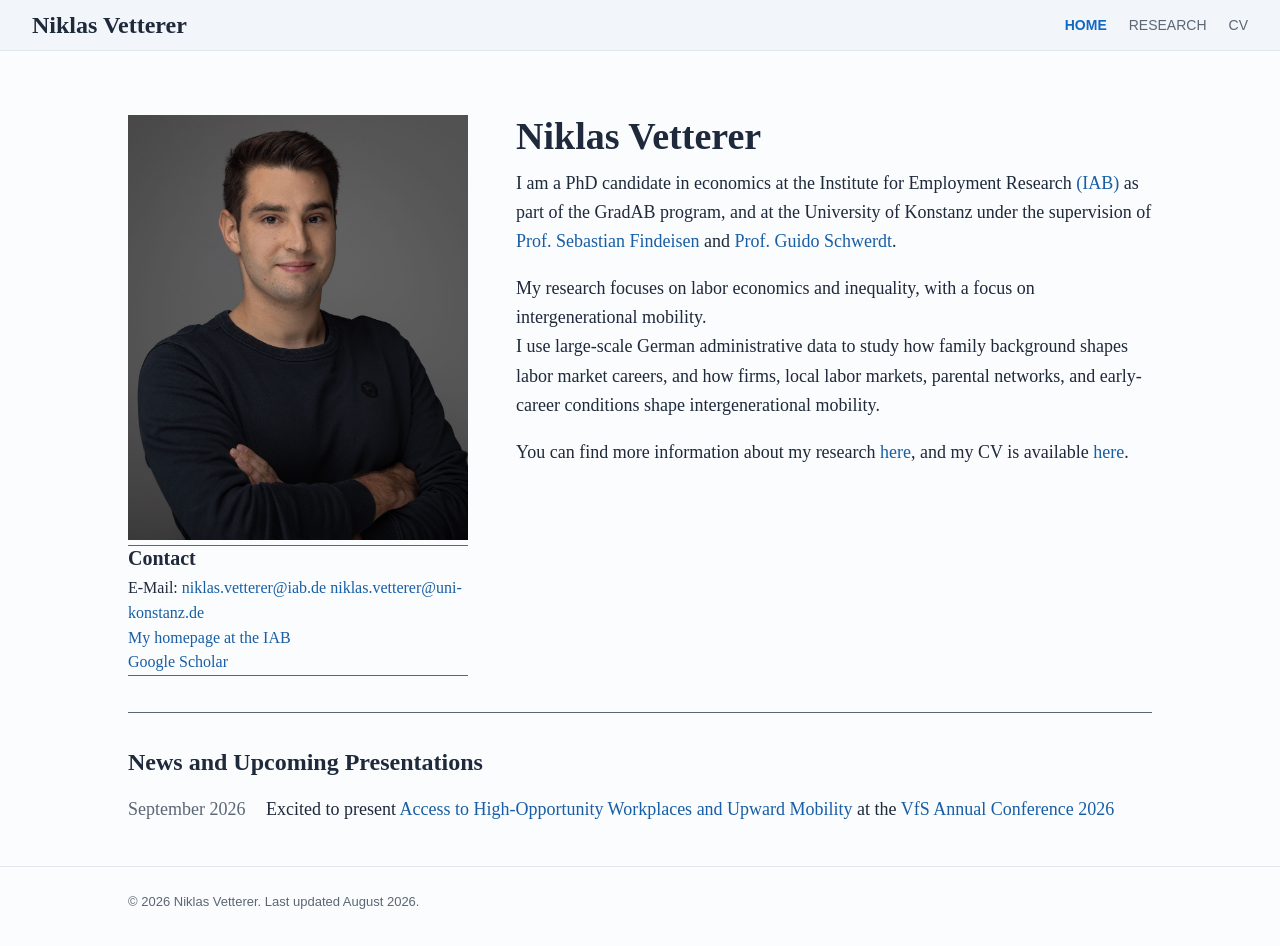
==== index.html @ fe48b06d "Add files via upload" ====
<!DOCTYPE html>
<html lang="en">
<head>
  <meta charset="utf-8">
  <meta name="viewport" content="width=device-width, initial-scale=1">
  <!-- EDIT: your name + one-line description for search engines -->
  <title>Niklas Vetterer</title>
  <meta name="description" content="Personal website of Niklas Vetterer">
  <link rel="stylesheet" href="assets/styles.css">
</head>
<body>

<header class="site-header">
  <div class="container header-inner">
    <a class="site-title" href="index.html">Niklas Vetterer</a>
    <nav class="site-nav" aria-label="Main navigation">
      <a href="index.html" aria-current="page">Home</a>
      <a href="research.html">Research</a>
      <a href="assets/CV_Vetterer.pdf">CV</a>
    </nav>
  </div>
</header>


<main class="container main-layout">

  <aside class="profile-card" aria-label="Photo">
    <figure class="portrait">
      <img
        src="assets/img.jpg" 
        width="400"
        height="500"
        alt="Portrait of Niklas Vetterer"
        onerror="this.closest('.portrait').classList.add('is-missing'); this.remove();"
      >
    </figure>
     <section class="contact-block" aria-labelledby="contact-heading">
      <h2 id="contact-heading">Contact </h2>
      <!-- EDIT: email, twitter/social, phone, office address -->
      <p class="contact-line">E-Mail: <a href="mailto:niklas.vetterer@iab.de">niklas.vetterer@iab.de</a>
                <a href="mailto:niklas.vetterer@uni-konstanz.de">niklas.vetterer@uni-konstanz.de</a>
      </p>
      <p class="contact-line"><a target="_blank" href="https://iab.de/mitarbeiter/vetterer-niklas/">My homepage at the IAB</a></p>
      <p class = "contact-line"><a target="_blank" href="https://scholar.google.com/citations?user=fCALR6wAAAAJ&hl=de">Google Scholar</a></p>
    </section>
  </aside>
 

  <section aria-labelledby="intro-heading">
    <h1 id="intro-heading">Niklas Vetterer</h1>
<!-- Short Introduction -->
    <p>
      I am a PhD candidate in economics at the Institute for Employment Research <a target="_blank" href="https://www.iab.de/">(IAB)</a> as part of the GradAB program, and at the University of Konstanz under 
      the supervision of <a  target="_blank" href="https://sebastian-findeisen.com/"> Prof. Sebastian Findeisen </a> and 
      <a  target="_blank" href="https://www.wiwi.uni-konstanz.de/schwerdt/personen/prof-dr-guido-schwerdt/"> Prof. Guido Schwerdt</a>.
    </p>
    
    <!-- Research Agenda -->
    <p>
      My research focuses on labor economics and inequality, with a focus on intergenerational mobility. <br>
      I use large-scale German administrative data to study how family background shapes labor market careers, and how firms, local labor markets, parental networks, and early-career conditions shape intergenerational mobility.
   </p>

   <!-- Links to rest of page -->
    <p>
      You can find more information about my research <a href="research.html">here</a>, and my CV is available <a href="assets/CV_Vetterer.pdf">here</a>.
    </p>

  </section>


</main>

<section class="container page-section" aria-labelledby="news-heading">
  <h2 id="news-heading">News and Upcoming Presentations</h2>
  <ul class="news-list">
  <li><time>September 2026</time><span>Excited to present <a href="research.html#AHO">Access to High-Opportunity Workplaces and Upward Mobility</a>
      at the <a target="_blank" href="https://www.socialpolitik.de/en/termin/annual-conference-2026"> VfS Annual Conference 2026</a> </span></li>
  </ul>
</section>


<!-- FOOTER -->
<footer class="site-footer">
  <div class="container">
    <!-- EDIT: your name; the year updates automatically -->
    <p>&copy; <span id="year"></span> Niklas Vetterer. Last updated August 2026.</p>
  </div>
</footer>


<!-- Header JavaScript -->
<script>document.getElementById('year').textContent = new Date().getFullYear();</script>

<script>
  const header = document.querySelector('.site-header');
  const onScroll = () => header.classList.toggle('is-scrolled', window.scrollY > 0);
  onScroll(); // set correct state on load
  window.addEventListener('scroll', onScroll, { passive: true });
</script>

</body>
</html>
---- assets/styles.css ----
:root {
  --bg: #FBFCFD;
  --text: #1E293B;
  --muted:#5B6675;
  --border: #E3E8EE;
  --soft:#F2F6FA;
  --link: #175EA6; 
  --max-width: 80%;
  --textsize: 18px;
  --bg_researchGroup: #F2F6FA;
  --bgHeader: #F2F6FA;
  --bgHeaderScrolled: #1E293B;
  --HeaderborderScrolled: #14202E;
  --HeadertextScrolled: #F2F6FA;
  --Papertitle:rgb(19, 104, 195);
  --fontfamily: Georgia, "Times New Roman", serif;
}

* {
  box-sizing: border-box;
}

html {
  color-scheme: light;
}

body {
  margin: 0;
  background: var(--bg);
  color: var(--text);
  font-family: var(--fontfamily);
  font-size: var(--textsize);
  line-height: 1.62;
}

img {
  display: block;
  max-width: 100%;
}

a {
  color: var(--link);
  text-decoration: none;
}

a:hover,
a:focus-visible {
  text-decoration: underline;
}

a:focus-visible {
  outline: 2px solid var(--link);
  outline-offset: 3px;
}
a:not([href]),
a[href=""] {
  cursor: default;       /* no pointer hand */
  text-decoration: none; /* no underline, including on hover */
  pointer-events: none;  /* fully non-interactive */
}

.container {
  width: min(calc(100% - 32px), var(--max-width));
  margin: 0 auto;
}


/* Header and navigation ~~~~~~~~~~~~~~~~~~~~~~~~~~~~~~~~~~~~~~~~~~~~~~~~~~~~~~~~~~~~~~~~*/
.site-header {
  border-bottom: 1px solid var(--border);
  background: var(--bgHeader);
  position: sticky;
  top: 0;
  left: 0;
  right: 0;
  z-index: 100;
  transition: background-color 0.3s ease, border-color 0.3s ease;
}

.site-header.is-scrolled {
  background: var(--bgHeaderScrolled);
  border-color: var(--HeaderborderScrolled);
  border-width: 2px;
}
.site-header.is-scrolled .site-title      { color: var(--HeadertextScrolled); }
.site-header.is-scrolled .site-nav a      { color: var(--HeadertextScrolled); }
.site-header.is-scrolled .site-nav a:hover,
.site-header.is-scrolled .site-nav a[aria-current="page"] { color: var(--HeadertextScrolled); }

.header-inner {
  display: flex;
  align-items: center;
  justify-content: space-between;
  gap: 24px;
  min-height: 50px;
  width: 95%;
}

.site-title {
  color: var(--text);
  font-size: 24px;
  font-weight: 700;
  line-height: 1.2;
}

.site-title:hover,
.site-title:focus-visible {
  color: var(--text);
  text-decoration: none;
}

.site-nav {
  display: flex;
  align-items: center;
  gap: 22px;
  font-family: Arial, Helvetica, sans-serif;
  font-size: 14px;
  letter-spacing: 0;
  text-transform: uppercase;
}

.site-nav a {
  color: var(--muted);
}

.site-nav a[aria-current="page"] {
  color: var(--Papertitle);
  font-weight: bold;
}
.site-nav a:hover,
.site-nav a:focus-visible {
  color: var(--link);
}



.main-layout {
  display: grid;
  grid-template-columns: 340px minmax(0, 1fr);
  gap: 48px;
  padding: 64px 0 36px;
}

.content-page {
  max-width: var(--max-width);
  padding: 58px 0 48px;
}

.page-heading {
  margin-bottom: 42px;
}

.page-heading p {
  color: var(--muted);
  font-size: 18px;
}


/* Headings and text ~~~~~~~~~~~~~~~~~~~~~~~~~~~~~~~~~~~~~~~~~~~~~~~~~~~~~~~~~~~~~~~~*/
h1,
h2,
h3,
p {
  margin-top: 0;
}

h1 {
  margin-bottom: 10px;
  font-size: 38px;
  line-height: 1.15;
}

.researchTitle{
  text-align: center;
}


h2 {
  margin-bottom: 18px;
  font-size: 24px;
  line-height: 1.25;
}

h3 {
  margin-bottom: 7px;
  font-size: 19px;
  line-height: 1.35;
}


/* Image Settings ~~~~~~~~~~~~~~~~~~~~~~~~~~~~~~~~~~~~~~~~~~~~~~~~~~~~~~~~~~~~~~~~*/
.portrait {
  margin: 0;
  background: var(--soft);
}

.portrait img {
  width: 100%;
  height: auto;
  aspect-ratio: 4 / 5;
  object-fit: cover;

}

.portrait figcaption {
  display: none;
  min-height: 220px;
  padding: 24px;
  color: var(--muted);
  place-items: center;
  text-align: center;
}

.portrait.is-missing figcaption {
  display: grid;
}

.portrait figcaption span {
  display: block;
  margin-top: 6px;
  color: var(--text);
  font-family: Arial, Helvetica, sans-serif;
  font-size: 13px;
}


/* Contact Block ~~~~~~~~~~~~~~~~~~~~~~~~~~~~~~~~~~~~~~~~~~~~~~~~~~~~~~~~~~~~~~~~*/
.contact-block {
  margin-top: 5px;
  font-size: 16px;
  line-height: 1.55;
  text-align: left;
  border-top: 1px solid var(--muted);
  border-bottom: 1px solid var(--muted);
  

}

.contact-block h2 {
  margin-bottom: 5px;
  font-size: 20px;
 
}

.contact-line {
  margin-bottom: 0px;
}


.page-section {
  border-top: 1px solid var(--muted);
  padding: 34px 0 42px;
  
}


/* NEWS Section ~~~~~~~~~~~~~~~~~~~~~~~~~~~~~~~~~~~~~~~~~~~~~~~~~~~~~~~~~~~~~~~~*/
.news-list {
  display: grid;
  gap: 12px;
  margin: 0;
  padding: 0;
  list-style: none;
}

.news-list li {
  display: grid;
  grid-template-columns: 120px minmax(0, 1fr);
  gap: 18px;
}

.news-list time,
.paper-meta,
.site-footer {
  color: var(--muted);
}



/* Research Section ~~~~~~~~~~~~~~~~~~~~~~~~~~~~~~~~~~~~~~~~~~~~~~~~~~~~~~~~~~~~~~~~*/

.research-section {
  border-top: 1px solid var(--border);
  padding-top: 20px;
}

.researchGroup {
  border-top: 1px solid var(--border);
  border-bottom: 1px solid var(--border);
  background: var(--bgHeaderScrolled);
  color: var(--HeadertextScrolled);
  text-align: center;
  padding: 20px 0 20px;
}


/* Paper Entry Style ~~~~~~~~~~~~~~~~~~~~~~~~~~~~~~~~~~~~~~~~~~~~~~~~~~~~~~~~~~~~~~~~*/
.paper {
  padding: 0 0;
  margin-top: 30px;
}

.paper-head {
  display: flex;
  align-items: flex-start;
  justify-content: space-between;
  gap: 24px;
  cursor: pointer;
  list-style: none;            
}

.paper-head::-webkit-details-marker { display: none; }
.paper-head:focus-visible {
  outline: 2px solid var(--link);
  outline-offset: 4px;
}

.paper-title {
  margin: 0 0 0 0;
  font-size: 22px;
  font-weight: bold;
  line-height: 1.2;
  color: var(--Papertitle);
}
.paper-authors {
  margin:-5px 0 0 20px;
  font-size:var(--textsize);
  color: var(--text) ;
}

.paper-toggle {
  flex: none;
  width: 16px;
  height: 16px;
  margin-top: 5px;
  position: relative;
}
.paper-toggle::before {
  content: "";
  position: absolute;
  top: 2px;
  left: 3px;
  width: 9px;
  height: 9px;
  border-right: 2px solid var(--Papertitle);
  border-bottom: 2px solid var(--Papertitle);
  transform: rotate(45deg);         /* points down when collapsed */
  transition: transform 0.2s ease;
}
.paper[open] .paper-toggle::before {
  transform: rotate(-135deg);       /* points up when open */
}

.paper-body {
  border-top: 1px solid var(--muted);
  border-bottom: 1px solid var(--muted);
  margin-top: 5px;
  padding-top: 5px;
  font-size: 16px;
  margin-bottom: 5px;
  margin-left: 20px;
  text-align: justify;
}
.paper-body p { margin: 0 0 5px; }




/* Footer ~~~~~~~~~~~~~~~~~~~~~~~~~~~~~~~~~~~~~~~~~~~~~~~~~~~~~~~~~~~~~~~~*/
.site-footer {
  border-top: 1px solid var(--border);
  padding: 24px 0 34px;
  font-family: Arial, Helvetica, sans-serif;
  font-size: 13px;
}

.site-footer p {
  margin: 0;
}
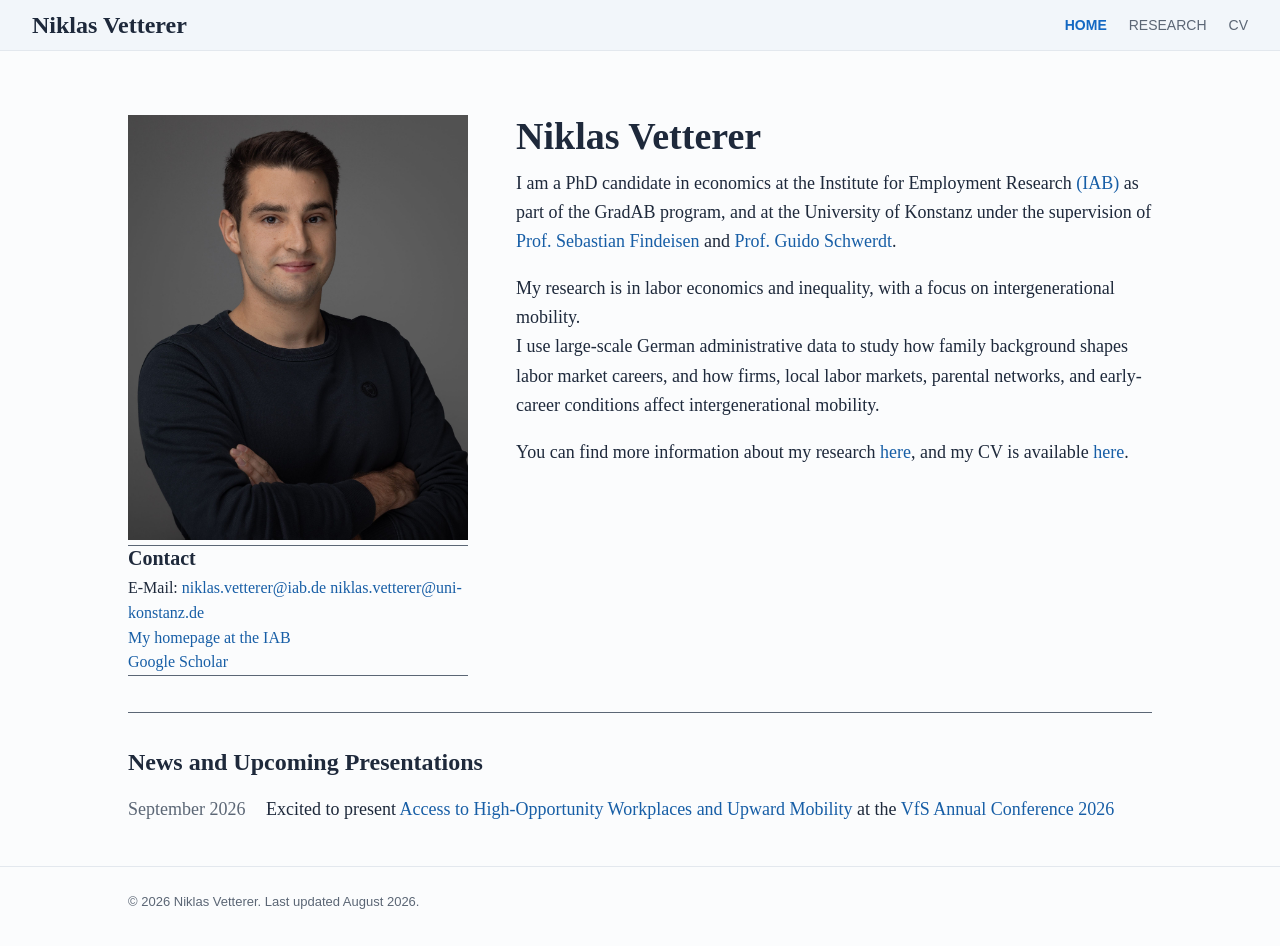
==== commit 61b66233: "Add files via upload" ====
--- a/index.html
+++ b/index.html
@@ -57,8 +57,8 @@
     
     <!-- Research Agenda -->
     <p>
-      My research focuses on labor economics and inequality, with a focus on intergenerational mobility. <br>
-      I use large-scale German administrative data to study how family background shapes labor market careers, and how firms, local labor markets, parental networks, and early-career conditions shape intergenerational mobility.
+      My research is in labor economics and inequality, with a focus on intergenerational mobility. <br>
+      I use large-scale German administrative data to study how family background shapes labor market careers, and how firms, local labor markets, parental networks, and early-career conditions affect intergenerational mobility.
    </p>
 
    <!-- Links to rest of page -->
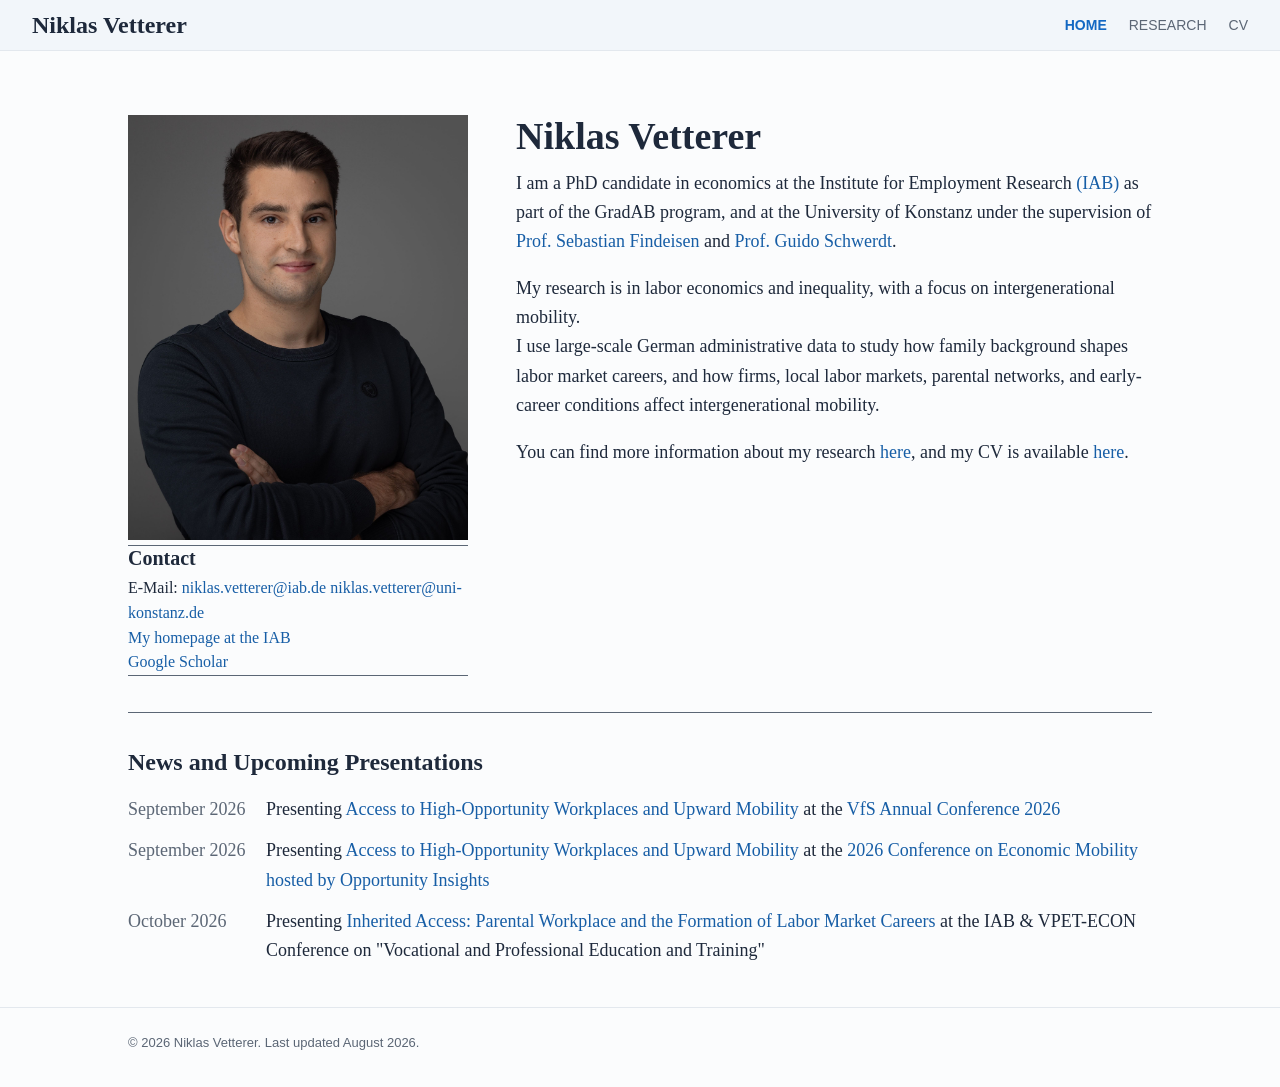
==== commit 433b19c4: "Add files via upload" ====
--- a/index.html
+++ b/index.html
@@ -6,15 +6,16 @@
   <!-- EDIT: your name + one-line description for search engines -->
   <title>Niklas Vetterer</title>
   <meta name="description" content="Personal website of Niklas Vetterer">
+  <link rel="canonical" href="https://niklasvetterer.github.io/">
   <link rel="stylesheet" href="assets/styles.css">
 </head>
 <body>
 
 <header class="site-header">
   <div class="container header-inner">
-    <a class="site-title" href="index.html">Niklas Vetterer</a>
+    <a class="site-title" href="/">Niklas Vetterer</a>
     <nav class="site-nav" aria-label="Main navigation">
-      <a href="index.html" aria-current="page">Home</a>
+      <a href="/" aria-current="page">Home</a>
       <a href="research.html">Research</a>
       <a href="assets/CV_Vetterer.pdf">CV</a>
     </nav>
@@ -74,8 +75,20 @@
 <section class="container page-section" aria-labelledby="news-heading">
   <h2 id="news-heading">News and Upcoming Presentations</h2>
   <ul class="news-list">
-  <li><time>September 2026</time><span>Excited to present <a href="research.html#AHO">Access to High-Opportunity Workplaces and Upward Mobility</a>
-      at the <a target="_blank" href="https://www.socialpolitik.de/en/termin/annual-conference-2026"> VfS Annual Conference 2026</a> </span></li>
+    <li><time>September 2026</time><span>Presenting <a href="research.html#AHO">Access to High-Opportunity Workplaces and Upward Mobility</a>
+      at the <a target="_blank" href="https://www.socialpolitik.de/en/termin/annual-conference-2026"> VfS Annual Conference 2026</a> </span>
+    </li>
+
+    <li>
+      <time>September 2026</time><span>Presenting <a href="research.html#AHO">Access to High-Opportunity Workplaces and Upward Mobility</a>
+      at the <a target="_blank" href="https://opportunityinsights.org/updates/2026-conference-on-economic-mobility/"> 2026 Conference on Economic Mobility hosted by Opportunity Insights </a> </span>
+    </li>
+
+    <li>
+      <time>October 2026</time><span>Presenting <a href="research.html#netw">Inherited Access: Parental Workplace and the Formation of Labor Market Careers</a>
+      at the IAB & VPET-ECON Conference on "Vocational and Professional Education and Training"</span>
+    </li>
+  
   </ul>
 </section>
 
--- a/assets/styles.css
+++ b/assets/styles.css
@@ -377,3 +377,45 @@
 .site-footer p {
   margin: 0;
 }
+
+
+/* Mobile ~~~~~~~~~~~~~~~~~~~~~~~~~~~~~~~~~~~~~~~~~~~~~~~~~~~~~~~~~~~~~~~~*/
+@media (max-width: 760px) {
+  .container {
+    width: calc(100% - 32px);
+  }
+
+  .header-inner {
+    width: 100%;
+    gap: 12px;
+  }
+
+  .site-title {
+    font-size: 20px;
+  }
+
+  .site-nav {
+    gap: 14px;
+    font-size: 13px;
+  }
+
+  .main-layout {
+    grid-template-columns: minmax(0, 1fr);
+    gap: 28px;
+    padding: 32px 0 24px;
+  }
+
+  .profile-card {
+    max-width: 320px;
+    margin: 0 auto;
+  }
+
+  h1 {
+    font-size: 30px;
+  }
+
+  .news-list li {
+    grid-template-columns: minmax(0, 1fr);
+    gap: 2px;
+  }
+}
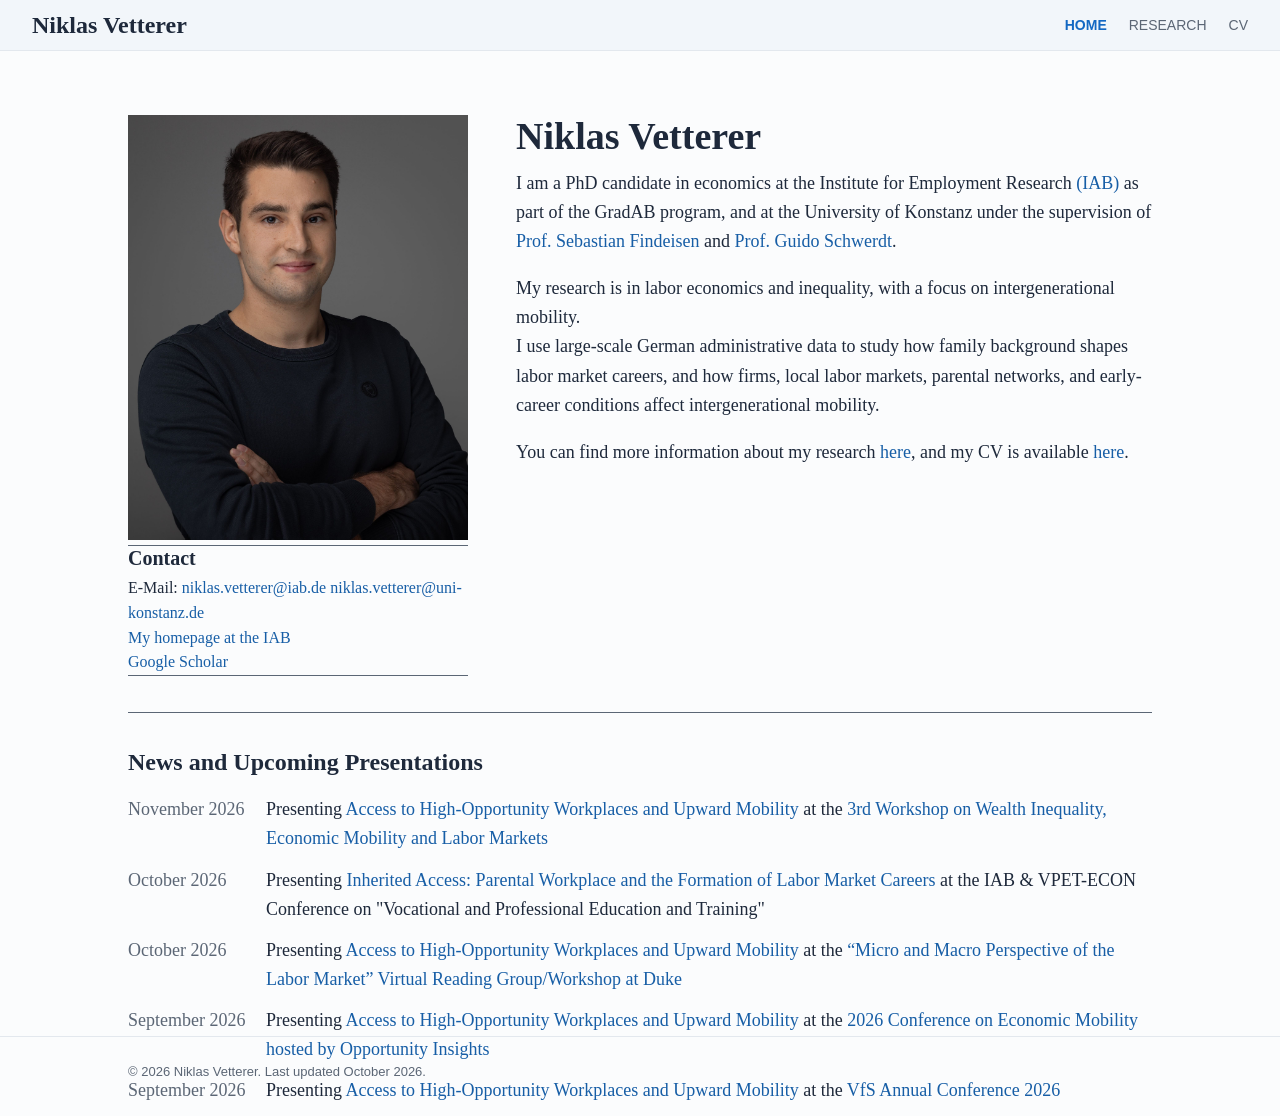
==== commit a04cab0f: "Add files via upload" ====
--- a/index.html
+++ b/index.html
@@ -74,22 +74,44 @@
 
 <section class="container page-section" aria-labelledby="news-heading">
   <h2 id="news-heading">News and Upcoming Presentations</h2>
-  <ul class="news-list">
-    <li><time>September 2026</time><span>Presenting <a href="research.html#AHO">Access to High-Opportunity Workplaces and Upward Mobility</a>
-      at the <a target="_blank" href="https://www.socialpolitik.de/en/termin/annual-conference-2026"> VfS Annual Conference 2026</a> </span>
+  <div class="news-scroll" tabindex="0" aria-label="News entries, scroll for more">
+    <ul class="news-list">
+    
+    <li>
+      <time>November 2026</time><span>Presenting <a href="research.html#AHO">Access to High-Opportunity Workplaces and Upward Mobility</a>
+      at the <a target="_blank" href="https://www.wu.ac.at/en/ineq/ws26"> 3rd Workshop on Wealth Inequality, Economic Mobility and Labor Markets </a> </span>
     </li>
 
-    <li>
-      <time>September 2026</time><span>Presenting <a href="research.html#AHO">Access to High-Opportunity Workplaces and Upward Mobility</a>
-      at the <a target="_blank" href="https://opportunityinsights.org/updates/2026-conference-on-economic-mobility/"> 2026 Conference on Economic Mobility hosted by Opportunity Insights </a> </span>
-    </li>
 
     <li>
       <time>October 2026</time><span>Presenting <a href="research.html#netw">Inherited Access: Parental Workplace and the Formation of Labor Market Careers</a>
       at the IAB & VPET-ECON Conference on "Vocational and Professional Education and Training"</span>
     </li>
+
+
+    <li>
+      <time>October 2026</time><span>Presenting <a href="research.html#AHO">Access to High-Opportunity Workplaces and Upward Mobility</a>
+      at the <a target="_blank" href="https://docs.google.com/spreadsheets/d/1wGIQPnqIEQkiupWEc0t0tkkEyHI8ndEdkuNp-LQFFL8/edit?gid=0#gid=0"> “Micro and Macro Perspective of the Labor Market” Virtual Reading Group/Workshop at Duke </a> </span>
+    </li>
+
+
+
+     <li>
+      <time>September 2026</time><span>Presenting <a href="research.html#AHO">Access to High-Opportunity Workplaces and Upward Mobility</a>
+      at the <a target="_blank" href="https://opportunityinsights.org/updates/2026-conference-on-economic-mobility/"> 2026 Conference on Economic Mobility hosted by Opportunity Insights </a> </span>
+    </li>
+
+
+    <li><time>September 2026</time><span>Presenting <a href="research.html#AHO">Access to High-Opportunity Workplaces and Upward Mobility</a>
+      at the <a target="_blank" href="https://www.socialpolitik.de/en/termin/annual-conference-2026"> VfS Annual Conference 2026</a> </span>
+    </li>
+
+   
+
+    
   
   </ul>
+  </div>
 </section>
 
 
@@ -97,7 +119,7 @@
 <footer class="site-footer">
   <div class="container">
     <!-- EDIT: your name; the year updates automatically -->
-    <p>&copy; <span id="year"></span> Niklas Vetterer. Last updated August 2026.</p>
+    <p>&copy; <span id="year"></span> Niklas Vetterer. Last updated October 2026.</p>
   </div>
 </footer>
 
@@ -112,5 +134,23 @@
   window.addEventListener('scroll', onScroll, { passive: true });
 </script>
 
+
+<script>
+  const newsScroll = document.querySelector('.news-scroll');
+  const newsList = newsScroll.querySelector('.news-list');
+  const newsItems = newsList.children;
+  const newsVisible = 3; // number of entries shown before scrolling
+
+  const setNewsHeight = () => {
+    if (newsItems.length <= newsVisible) return;
+    const listTop = newsList.getBoundingClientRect().top;
+    const lastVisibleBottom = newsItems[newsVisible - 1].getBoundingClientRect().bottom;
+    newsScroll.style.maxHeight = Math.ceil(lastVisibleBottom - listTop) + 'px';
+  };
+
+  setNewsHeight();
+  window.addEventListener('resize', setNewsHeight, { passive: true });
+</script>
+
 </body>
 </html>
